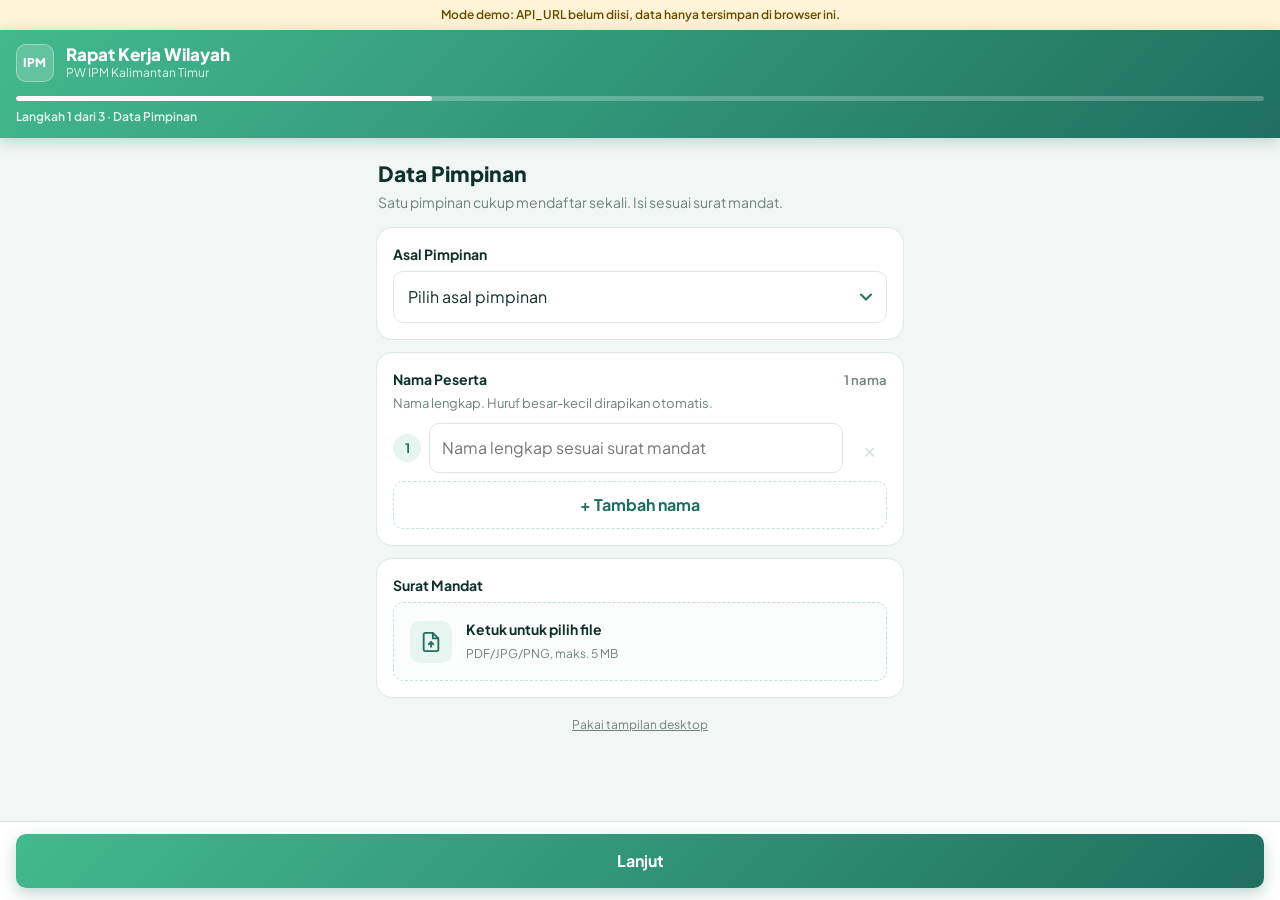
==== m/index.html @ c75848a4 "Website pendaftaran dan absensi Rakerwil PW IPM Kaltim Form pendaftaran per pimpinan (nama, surat ma" ====
<!doctype html>
<html lang="id">
<head>
  <meta charset="utf-8">
  <meta name="viewport" content="width=device-width, initial-scale=1, viewport-fit=cover">
  <title>Pendaftaran Rakerwil PW IPM Kaltim</title>
  <meta name="theme-color" content="#1f6f5f">
  <link rel="preconnect" href="https://fonts.googleapis.com">
  <link rel="preconnect" href="https://fonts.gstatic.com" crossorigin>
  <link href="https://fonts.googleapis.com/css2?family=Plus+Jakarta+Sans:wght@400;500;600;700;800&display=swap" rel="stylesheet">
  <link rel="stylesheet" href="../shared/css/base.css">
  <link rel="stylesheet" href="css/mobile.css">
</head>
<body data-ui="m" class="m-punya-aksi">

<header class="m-head">
  <div class="m-head-top">
    <span class="logo-mark">IPM</span>
    <div>
      <h1 data-isi="namaAcara">Rapat Kerja Wilayah</h1>
      <p>PW IPM Kalimantan Timur</p>
    </div>
  </div>
  <div class="m-progress"><div class="m-progress-bar" id="progress-bar"></div></div>
  <p class="m-step-label" id="step-label">Memuat...</p>
</header>

<main class="m-body">

  <div id="loading" class="layar-tengah">
    <div class="spinner"></div>
    <p class="muted">Memuat formulir...</p>
  </div>

  <div id="error-box" class="layar-tengah" hidden>
    <div class="ikon-besar bad"><svg width="32" height="32" viewBox="0 0 24 24" fill="none" stroke="currentColor" stroke-width="2"><circle cx="12" cy="12" r="10"/><path d="M12 8v4M12 16h.01"/></svg></div>
    <h2>Formulir gagal dimuat</h2>
    <p class="muted" id="error-msg"></p>
    <button class="btn btn-primary" id="btn-coba-lagi" style="margin-top:18px">Coba lagi</button>
  </div>

  <div id="form-wrap" hidden>

    <!-- LANGKAH 1 -->
    <section data-step="1">
      <div class="m-intro">
        <h2>Data Pimpinan</h2>
        <p>Satu pimpinan cukup mendaftar sekali. Isi sesuai surat mandat.</p>
      </div>

      <div class="m-card">
        <label class="field">
          <span class="label">Asal Pimpinan</span>
          <select id="f-pimpinan" class="select"></select>
          <div class="field-err" id="pimpinan-err" hidden></div>
        </label>
      </div>

      <div class="m-card">
        <div class="nama-head">
          <span class="label">Nama Peserta</span>
          <span class="nama-count" id="nama-count"></span>
        </div>
        <span class="hint">Nama lengkap. Huruf besar-kecil dirapikan otomatis.</span>
        <div id="nama-list"></div>
        <button type="button" class="btn-tambah" id="btn-tambah-nama">+ Tambah nama</button>
        <div class="field-err" id="nama-err" hidden></div>
      </div>

      <div class="m-card">
        <span class="label">Surat Mandat</span>
        <label class="file-drop">
          <input type="file" id="f-mandat" accept=".pdf,.jpg,.jpeg,.png,application/pdf,image/jpeg,image/png">
          <span class="ikon"><svg width="22" height="22" viewBox="0 0 24 24" fill="none" stroke="currentColor" stroke-width="2"><path d="M14 2H6a2 2 0 0 0-2 2v16a2 2 0 0 0 2 2h12a2 2 0 0 0 2-2V8z"/><path d="M14 2v6h6M12 18v-6M9 15l3-3 3 3"/></svg></span>
          <span class="teks"><b id="mandat-label" data-kosong="Ketuk untuk pilih file">Ketuk untuk pilih file</b><small>PDF/JPG/PNG, maks. <span data-maks-file>5</span> MB</small></span>
        </label>
        <div class="field-err" id="mandat-err" hidden></div>
      </div>
    </section>

    <!-- LANGKAH 2 -->
    <section data-step="2" hidden>
      <div class="m-intro">
        <h2>Pembayaran</h2>
        <p>SWP per nama, SWO sekali per pimpinan. Tetap wajib meski yang hadir satu orang.</p>
      </div>

      <div class="info warn" id="nominal-warning" hidden style="margin-bottom:12px">
        <b>Nominal SWP dan SWO belum diisi panitia.</b>
      </div>

      <div class="m-total-card">
        <small>Total yang harus dibayar</small>
        <b data-total>Rp0</b>
        <span id="ringkas-pimpinan"></span>
      </div>

      <div class="m-card m-card-flush">
        <div id="rincian"></div>
        <details class="m-ringkas">
          <summary>Lihat daftar nama</summary>
          <ol id="ringkas-nama"></ol>
        </details>
      </div>

      <div class="m-card">
        <span class="label">Cara Pembayaran</span>
        <div class="metode-grid">
          <label class="metode-opsi">
            <input type="radio" name="metode" value="transfer">
            <span class="radio-dot"></span>
            <span><b>Transfer sekarang</b><small>Transfer lalu unggah bukti.</small></span>
          </label>
          <label class="metode-opsi">
            <input type="radio" name="metode" value="offline">
            <span class="radio-dot"></span>
            <span><b>Bayar di tempat</b><small>Tunai di meja registrasi.</small></span>
          </label>
        </div>
        <div class="field-err" id="metode-err" hidden></div>

        <div id="panel-transfer" class="m-panel" hidden>
          <div class="rekening">
            <div>
              <small id="rek-bank"></small>
              <div class="no" id="rek-no"></div>
              <small>a.n. <span id="rek-nama"></span></small>
            </div>
            <button type="button" class="btn btn-sm" id="btn-salin">Salin</button>
          </div>
          <p style="margin-bottom:10px;font-size:14px">Transfer <b data-total>Rp0</b>, lalu unggah buktinya.</p>
          <label class="file-drop">
            <input type="file" id="f-bukti" accept=".pdf,.jpg,.jpeg,.png,application/pdf,image/jpeg,image/png">
            <span class="ikon"><svg width="22" height="22" viewBox="0 0 24 24" fill="none" stroke="currentColor" stroke-width="2"><rect x="3" y="3" width="18" height="18" rx="2"/><circle cx="8.5" cy="8.5" r="1.5"/><path d="M21 15l-5-5L5 21"/></svg></span>
            <span class="teks"><b id="bukti-label" data-kosong="Unggah bukti transfer">Unggah bukti transfer</b><small>Screenshot/foto, maks. <span data-maks-file>5</span> MB</small></span>
          </label>
          <div class="field-err" id="bukti-err" hidden></div>
        </div>

        <div id="panel-offline" class="m-panel" hidden>
          <p style="font-size:14px">Siapkan <b data-total>Rp0</b> untuk dibayar di meja registrasi.</p>
          <p class="muted" id="offline-batas" style="font-size:13px;margin-top:4px"></p>
        </div>
      </div>

      <div class="m-card">
        <label class="cek">
          <input type="checkbox" id="f-setuju">
          <span>Data sudah sesuai surat mandat dan tidak akan didaftarkan ulang.</span>
        </label>
        <div class="field-err" id="setuju-err" hidden></div>
        <div class="field-err" id="kirim-err" hidden></div>
      </div>
    </section>

    <!-- LANGKAH 3 -->
    <section data-step="3" hidden>
      <div class="layar-tengah" style="padding:28px 8px 20px">
        <div class="ikon-besar ok"><svg width="34" height="34" viewBox="0 0 24 24" fill="none" stroke="currentColor" stroke-width="2.5"><path d="M20 6L9 17l-5-5"/></svg></div>
        <h2>Pendaftaran berhasil</h2>
        <p class="muted" style="font-size:14px">Screenshot halaman ini sebagai bukti.</p>
      </div>

      <div class="m-tiket">
        <div class="m-tiket-atas">
          <small>Kode pendaftaran</small>
          <b id="hasil-id"></b>
        </div>
        <div class="m-tiket-isi">
          <div><small>Asal pimpinan</small><p id="hasil-pimpinan"></p></div>
          <div class="m-tiket-2">
            <div><small>Total bayar</small><p id="hasil-total"></p></div>
            <div><small>Status</small><p id="hasil-status"></p></div>
          </div>
          <div><small>Waktu daftar</small><p id="hasil-waktu"></p></div>
          <div><small>Peserta</small><ol id="hasil-nama"></ol></div>
        </div>
      </div>
      <p class="info ok" id="hasil-catatan" style="margin-top:12px"></p>
      <button class="btn btn-outline" id="btn-daftar-lagi" style="width:100%;margin-top:16px">Daftarkan pimpinan lain</button>
    </section>
  </div>

  <p class="ganti-tampilan m-foot"><a href="#" data-ganti-tampilan="d">Pakai tampilan desktop</a></p>
</main>

<footer class="m-actions" id="actions">
  <button class="btn btn-outline" id="btn-kembali" hidden>Kembali</button>
  <button class="btn btn-primary" id="btn-lanjut">Lanjut</button>
  <button class="btn btn-primary" id="btn-kirim" hidden>Kirim</button>
</footer>

<script src="../shared/js/config.js"></script>
<script src="../shared/js/util.js"></script>
<script src="../shared/js/mock.js"></script>
<script src="../shared/js/api.js"></script>
<script src="../shared/js/daftar.js"></script>
</body>
</html>
---- shared/css/base.css ----
/*
 * Gaya dasar bersama (warna, tombol, input, komponen).
 * Ganti warna utama cukup di bagian :root ini.
 */
:root {
  --g1: #43b98f;            /* hijau terang (awal gradient) */
  --g2: #1f6f5f;            /* hijau gelap (akhir gradient) */
  --grad: linear-gradient(135deg, var(--g1) 0%, var(--g2) 100%);
  --g-soft: #e6f5ef;
  --g-line: #bfe3d4;

  --ink: #10302a;
  --ink-2: #3c5a53;
  --muted: #6c837d;
  --line: #dde8e4;
  --bg: #f2f7f5;
  --card: #ffffff;

  --ok: #1d8a5a;   --ok-bg: #e3f6ec;
  --warn: #9a6a00; --warn-bg: #fff4d6;
  --bad: #b4381f;  --bad-bg: #fde8e3;

  --r: 14px;
  --r-sm: 10px;
  --shadow: 0 1px 2px rgba(16, 48, 42, .06), 0 8px 24px rgba(16, 48, 42, .07);
  --font: 'Plus Jakarta Sans', system-ui, -apple-system, 'Segoe UI', Roboto, sans-serif;
}

* { box-sizing: border-box; }
html { -webkit-text-size-adjust: 100%; }
body {
  margin: 0;
  font-family: var(--font);
  color: var(--ink);
  background: var(--bg);
  line-height: 1.5;
  -webkit-font-smoothing: antialiased;
}
[hidden] { display: none !important; }
h1, h2, h3, p { margin: 0; }
a { color: var(--g2); }
button, input, select { font: inherit; color: inherit; }
.muted { color: var(--muted); }

/* ---------- Logo sementara ---------- */
.logo-mark {
  display: inline-grid;
  place-items: center;
  width: 44px; height: 44px;
  border-radius: 12px;
  background: rgba(255, 255, 255, .18);
  border: 1px solid rgba(255, 255, 255, .35);
  color: #fff;
  font-weight: 800;
  font-size: 14px;
  letter-spacing: .5px;
}

/* ---------- Tombol ---------- */
.btn {
  display: inline-flex; align-items: center; justify-content: center; gap: 8px;
  border: 0; border-radius: var(--r-sm);
  padding: 12px 20px;
  font-weight: 700; font-size: 15px;
  cursor: pointer;
  text-decoration: none;
  transition: transform .08s, box-shadow .2s, background .2s, opacity .2s;
}
.btn:active { transform: scale(.98); }
.btn:disabled { opacity: .55; cursor: not-allowed; }
.btn-primary { background: var(--grad); color: #fff; box-shadow: 0 6px 16px rgba(31, 111, 95, .28); }
.btn-primary:hover:not(:disabled) { box-shadow: 0 8px 22px rgba(31, 111, 95, .38); }
.btn-outline { background: #fff; color: var(--g2); border: 1.5px solid var(--g-line); }
.btn-outline:hover:not(:disabled) { border-color: var(--g1); background: var(--g-soft); }
.btn-ghost { background: transparent; color: var(--ink-2); }
.btn-ghost:hover:not(:disabled) { background: #edf3f1; }
.btn-sm { padding: 7px 12px; font-size: 13px; border-radius: 8px; }

/* ---------- Form ---------- */
.field { display: block; margin-bottom: 22px; }
.label { display: block; font-weight: 700; font-size: 14px; margin-bottom: 6px; }
.hint { display: block; color: var(--muted); font-size: 13px; margin: -2px 0 10px; }
.input, .select {
  width: 100%;
  padding: 12px 14px;
  border: 1.5px solid var(--line);
  border-radius: var(--r-sm);
  background: #fff;
  font-size: 15px;
  outline: none;
  transition: border-color .15s, box-shadow .15s;
}
.input:focus, .select:focus { border-color: var(--g1); box-shadow: 0 0 0 4px rgba(67, 185, 143, .15); }
.select {
  appearance: none;
  background-image: url("data:image/svg+xml,%3Csvg xmlns='http://www.w3.org/2000/svg' width='12' height='8' fill='none'%3E%3Cpath d='M1 1.5l5 5 5-5' stroke='%231f6f5f' stroke-width='2' stroke-linecap='round'/%3E%3C/svg%3E");
  background-repeat: no-repeat;
  background-position: right 14px center;
  padding-right: 38px;
}
.field-err {
  color: var(--bad);
  font-size: 13px;
  font-weight: 600;
  margin-top: 6px;
}

/* Daftar nama */
.nama-head { display: flex; justify-content: space-between; align-items: baseline; }
.nama-count { font-size: 13px; color: var(--muted); font-weight: 600; }
.nama-row { display: flex; align-items: center; gap: 8px; margin-bottom: 8px; }
.nama-no {
  flex: 0 0 28px; height: 28px;
  display: grid; place-items: center;
  border-radius: 50%;
  background: var(--g-soft); color: var(--g2);
  font-size: 13px; font-weight: 700;
}
.nama-row .input { flex: 1; }
.btn-hapus {
  flex: 0 0 40px; height: 44px;
  border: 0; border-radius: var(--r-sm);
  background: transparent; color: var(--muted);
  font-size: 22px; cursor: pointer;
}
.btn-hapus:hover:not(:disabled) { background: var(--bad-bg); color: var(--bad); }
.btn-hapus:disabled { opacity: .25; cursor: default; }
.btn-tambah {
  width: 100%;
  border: 1.5px dashed var(--g-line);
  background: transparent;
  color: var(--g2);
  border-radius: var(--r-sm);
  padding: 11px;
  font-weight: 700;
  cursor: pointer;
}
.btn-tambah:hover { background: var(--g-soft); border-color: var(--g1); }

/* Upload file */
.file-drop {
  position: relative;
  display: flex; align-items: center; gap: 14px;
  padding: 16px;
  border: 1.5px dashed var(--g-line);
  border-radius: var(--r-sm);
  background: #fafdfc;
  cursor: pointer;
  transition: background .15s, border-color .15s;
}
.file-drop:hover { background: var(--g-soft); border-color: var(--g1); }
.file-drop input { position: absolute; inset: 0; opacity: 0; cursor: pointer; }
.file-drop .ikon {
  flex: 0 0 42px; height: 42px;
  display: grid; place-items: center;
  border-radius: 10px;
  background: var(--g-soft); color: var(--g2);
}
.file-drop .teks b { display: block; font-size: 14px; word-break: break-all; }
.file-drop .teks small { color: var(--muted); font-size: 12px; }
.file-drop.terisi { border-style: solid; border-color: var(--g1); background: var(--g-soft); }
.file-drop.terisi .ikon { background: var(--grad); color: #fff; }

/* Rincian biaya */
.rincian { border: 1px solid var(--line); border-radius: var(--r); overflow: hidden; background: #fff; }
.rincian-row {
  display: grid; grid-template-columns: 1fr auto auto; gap: 16px; align-items: center;
  padding: 14px 16px; border-bottom: 1px solid var(--line);
}
.rincian-row small { display: block; color: var(--muted); font-size: 12px; }
.rincian-hitung { color: var(--ink-2); font-size: 14px; }
.rincian-jumlah { font-weight: 700; text-align: right; min-width: 100px; }
.rincian-total {
  display: flex; justify-content: space-between; align-items: center;
  padding: 16px; background: var(--g-soft);
  font-weight: 700;
}
.rincian-total .angka { font-size: 22px; color: var(--g2); font-weight: 800; }

/* Pilihan metode bayar */
.metode-grid { display: grid; gap: 10px; }
.metode-opsi {
  position: relative;
  display: flex; gap: 12px; align-items: flex-start;
  padding: 14px 16px;
  border: 1.5px solid var(--line);
  border-radius: var(--r);
  background: #fff;
  cursor: pointer;
  transition: border-color .15s, background .15s;
}
.metode-opsi input { position: absolute; opacity: 0; }
.metode-opsi .radio-dot { margin-top: 2px; }
.metode-opsi b { display: block; font-size: 15px; }
.metode-opsi small { color: var(--muted); font-size: 13px; }
.metode-opsi.dipilih { border-color: var(--g1); background: var(--g-soft); }

.radio-dot {
  flex: 0 0 20px; width: 20px; height: 20px;
  border-radius: 50%;
  border: 2px solid #b7cbc4;
  background: #fff;
  transition: all .15s;
}
.dipilih .radio-dot { border: 6px solid var(--g2); }

/* Panel rekening */
.panel { margin-top: 14px; padding: 16px; border-radius: var(--r); background: #fff; border: 1px solid var(--line); }
.rekening {
  display: flex; align-items: center; justify-content: space-between; gap: 12px;
  padding: 14px 16px; margin-bottom: 14px;
  border-radius: var(--r-sm);
  background: var(--grad); color: #fff;
}
.rekening small { display: block; opacity: .85; font-size: 12px; }
.rekening .no { font-size: 20px; font-weight: 800; letter-spacing: 1px; }
.rekening .btn { background: rgba(255,255,255,.2); color: #fff; border: 1px solid rgba(255,255,255,.4); }

.cek {
  display: flex; gap: 10px; align-items: flex-start;
  font-size: 14px; color: var(--ink-2);
  cursor: pointer;
}
.cek input { width: 18px; height: 18px; margin: 2px 0 0; accent-color: var(--g2); flex: 0 0 auto; }

/* Ringkasan */
.ringkas { padding: 14px 16px; border-radius: var(--r); background: #f7faf9; border: 1px solid var(--line); }
.ringkas ol { margin: 6px 0 0; padding-left: 20px; }
.ringkas li { font-size: 14px; }

/* ---------- Badge & info ---------- */
.badge {
  display: inline-block;
  padding: 3px 10px;
  border-radius: 999px;
  font-size: 12px; font-weight: 700;
  white-space: nowrap;
}
.badge.ok { background: var(--ok-bg); color: var(--ok); }
.badge.warn { background: var(--warn-bg); color: var(--warn); }
.badge.bad { background: var(--bad-bg); color: var(--bad); }

.info { padding: 12px 14px; border-radius: var(--r-sm); font-size: 14px; }
.info.ok { background: var(--ok-bg); color: #145c3d; }
.info.warn { background: var(--warn-bg); color: #6b4a00; }
.info.bad { background: var(--bad-bg); color: #8a2a17; }
.info b { display: block; }

/* ---------- Status layar ---------- */
.spinner {
  width: 36px; height: 36px; margin: 0 auto 14px;
  border: 3px solid var(--g-soft); border-top-color: var(--g1);
  border-radius: 50%;
  animation: putar .8s linear infinite;
}
@keyframes putar { to { transform: rotate(360deg); } }
.berputar svg { animation: putar .8s linear infinite; }
.layar-tengah { text-align: center; padding: 48px 16px; }
.layar-tengah .ikon-besar {
  width: 72px; height: 72px; margin: 0 auto 16px;
  display: grid; place-items: center;
  border-radius: 50%;
}
.ikon-besar.ok { background: var(--ok-bg); color: var(--ok); }
.ikon-besar.tutup { background: #eef2f1; color: var(--muted); }
.ikon-besar.bad { background: var(--bad-bg); color: var(--bad); }

/* ---------- Absen: pilihan nama ---------- */
.peserta-list { display: grid; gap: 8px; }
.peserta-opsi {
  position: relative;
  display: flex; align-items: center; gap: 12px;
  padding: 14px 16px;
  border: 1.5px solid var(--line);
  border-radius: var(--r-sm);
  background: #fff;
  cursor: pointer;
}
.peserta-opsi input { position: absolute; opacity: 0; }
.peserta-nama { flex: 1; font-weight: 600; }
.peserta-opsi.dipilih { border-color: var(--g1); background: var(--g-soft); }
.peserta-opsi.hadir { cursor: default; opacity: .6; }

/* ---------- Admin ---------- */
.switch { position: relative; display: inline-block; width: 52px; height: 30px; flex: 0 0 auto; }
.switch input { opacity: 0; width: 0; height: 0; }
.switch span {
  position: absolute; inset: 0;
  background: #c9d6d2; border-radius: 999px;
  transition: background .2s; cursor: pointer;
}
.switch span::before {
  content: ''; position: absolute; left: 4px; top: 4px;
  width: 22px; height: 22px; border-radius: 50%;
  background: #fff; box-shadow: 0 1px 3px rgba(0,0,0,.2);
  transition: transform .2s;
}
.switch input:checked + span { background: var(--g2); }
.switch input:checked + span::before { transform: translateX(22px); }
.absen-status { font-weight: 800; font-size: 14px; }
.absen-status.buka { color: var(--ok); }
.absen-status.tutup { color: var(--bad); }

.kartu { background: #fff; border: 1px solid var(--line); border-radius: var(--r); overflow: hidden; }
.kartu-head { display: flex; justify-content: space-between; gap: 12px; padding: 14px 16px 10px; }
.kartu-head h3 { font-size: 16px; line-height: 1.3; }
.kartu-id { font-size: 12px; color: var(--muted); font-weight: 600; }
.kartu-hadir {
  flex: 0 0 auto; align-self: flex-start;
  font-size: 12px; font-weight: 700;
  padding: 4px 10px; border-radius: 999px;
  background: var(--g-soft); color: var(--g2);
}
.kartu-bayar {
  display: flex; flex-wrap: wrap; justify-content: space-between; align-items: center; gap: 10px;
  padding: 10px 16px; background: #f7faf9;
  border-top: 1px solid var(--line); border-bottom: 1px solid var(--line);
}
.bayar-info { display: flex; flex-wrap: wrap; align-items: center; gap: 4px 10px; }
.bayar-info .muted { font-size: 12px; width: 100%; }
.bayar-total { font-weight: 800; }
.bayar-aksi { display: flex; flex-wrap: wrap; align-items: center; gap: 10px; }
.link { font-size: 13px; font-weight: 600; }
.peserta { list-style: none; margin: 0; padding: 4px 0; }
.peserta li { display: flex; align-items: center; gap: 10px; padding: 8px 16px; }
.peserta li + li { border-top: 1px dashed var(--line); }
.peserta .dot { flex: 0 0 10px; height: 10px; border-radius: 50%; background: #d3dfdb; }
.peserta li.hadir .dot { background: var(--ok); }
.p-nama { flex: 1; font-weight: 600; font-size: 14px; }
.p-ket { font-size: 12px; color: var(--muted); }
.kosong { text-align: center; padding: 40px 16px; color: var(--muted); }

/* ---------- Toast & banner ---------- */
.toast {
  position: fixed; left: 50%; bottom: 24px; z-index: 100;
  transform: translate(-50%, 20px);
  max-width: calc(100% - 32px);
  padding: 12px 18px; border-radius: 12px;
  background: var(--ink); color: #fff;
  font-size: 14px; font-weight: 600;
  opacity: 0; pointer-events: none;
  transition: all .25s;
}
.toast.show { opacity: 1; transform: translate(-50%, 0); }
.toast.ok { background: var(--ok); }
.toast.bad { background: var(--bad); }

.demo-banner {
  background: #fff4d6; color: #6b4a00;
  text-align: center; font-size: 12px; font-weight: 600;
  padding: 6px 12px;
}

.ganti-tampilan { font-size: 12px; color: var(--muted); }
.ganti-tampilan a { color: inherit; }
---- m/css/mobile.css ----
/* Tampilan MOBILE */

body { background: var(--bg); min-height: 100vh; }
body.m-punya-aksi { padding-bottom: calc(84px + env(safe-area-inset-bottom)); }

/* Input minimal 16px supaya iOS tidak auto-zoom */
.input, .select { font-size: 16px; padding: 13px 14px; }
.select { padding-right: 40px; text-overflow: ellipsis; }

/* ---------- Header ---------- */
.m-head {
  position: sticky; top: 0; z-index: 10;
  padding: 14px 16px 12px;
  padding-top: calc(14px + env(safe-area-inset-top));
  background: var(--grad);
  color: #fff;
  box-shadow: 0 4px 16px rgba(31, 111, 95, .25);
}
.m-head-top { display: flex; align-items: center; gap: 12px; }
.m-head .logo-mark { width: 38px; height: 38px; font-size: 12px; border-radius: 10px; }
.m-head h1 { font-size: 17px; font-weight: 800; line-height: 1.2; }
.m-head p { font-size: 12px; opacity: .85; }
.m-progress { height: 5px; margin-top: 14px; border-radius: 99px; background: rgba(255,255,255,.25); overflow: hidden; }
.m-progress-bar { height: 100%; width: 0; background: #fff; border-radius: 99px; transition: width .35s ease; }
.m-step-label { margin-top: 7px; font-size: 12px; font-weight: 600; opacity: .9; }

/* ---------- Isi ---------- */
.m-body { padding: 16px; max-width: 560px; margin: 0 auto; }
.m-intro { padding: 4px 2px 14px; }
.m-intro h2 { font-size: 21px; font-weight: 800; }
.m-intro p { font-size: 14px; color: var(--muted); margin-top: 2px; }

.m-card {
  background: var(--card);
  border-radius: 16px;
  padding: 16px;
  margin-bottom: 12px;
  border: 1px solid var(--line);
}
.m-card .field { margin-bottom: 0; }
.m-card-flush { padding: 0; overflow: hidden; }

.nama-row .input { padding: 12px; }
.btn-hapus { flex-basis: 36px; }

/* Rincian versi HP: ditumpuk */
.rincian-row { grid-template-columns: 1fr auto; gap: 2px 12px; }
.rincian-row > div:first-child { grid-column: 1; }
.rincian-hitung { grid-column: 1; grid-row: 2; font-size: 13px; color: var(--muted); }
.rincian-jumlah { grid-column: 2; grid-row: 1 / 3; min-width: 0; }

.m-total-card {
  padding: 18px; margin-bottom: 12px;
  border-radius: 16px;
  background: var(--grad); color: #fff;
  box-shadow: 0 8px 20px rgba(31, 111, 95, .25);
}
.m-total-card small { display: block; font-size: 12px; opacity: .85; }
.m-total-card b { display: block; font-size: 30px; font-weight: 800; letter-spacing: -.5px; margin: 2px 0 6px; }
.m-total-card span { font-size: 13px; opacity: .9; }

.m-ringkas { padding: 12px 16px; font-size: 14px; }
.m-ringkas summary { cursor: pointer; color: var(--g2); font-weight: 700; }
.m-ringkas ol { margin: 8px 0 0; padding-left: 20px; }

.m-panel { margin-top: 14px; }
.rekening .no { font-size: 18px; }

/* Tiket hasil */
.m-tiket { background: #fff; border-radius: 18px; overflow: hidden; border: 1px solid var(--line); }
.m-tiket-atas {
  padding: 16px 18px;
  background: var(--grad); color: #fff;
  position: relative;
}
.m-tiket-atas small { display: block; font-size: 12px; opacity: .85; }
.m-tiket-atas b { font-size: 26px; letter-spacing: 1.5px; }
.m-tiket-isi { padding: 16px 18px; display: grid; gap: 12px; }
.m-tiket-isi small { display: block; font-size: 12px; color: var(--muted); }
.m-tiket-isi p { font-weight: 700; }
.m-tiket-isi ol { margin: 2px 0 0; padding-left: 18px; font-weight: 600; font-size: 14px; }
.m-tiket-2 { display: grid; grid-template-columns: 1fr 1fr; gap: 12px; }

/* ---------- Bar aksi bawah ---------- */
.m-actions {
  position: fixed; left: 0; right: 0; bottom: 0; z-index: 10;
  display: flex; gap: 10px;
  padding: 12px 16px;
  padding-bottom: calc(12px + env(safe-area-inset-bottom));
  background: rgba(255, 255, 255, .96);
  backdrop-filter: blur(8px);
  border-top: 1px solid var(--line);
}
.m-actions .btn { flex: 1; padding: 15px; font-size: 16px; }
.m-actions #btn-kembali { flex: 0 0 34%; }

.m-foot { text-align: center; margin-top: 18px; }

/* ---------- Absen ---------- */
.m-absen-hero {
  padding: 22px 18px 26px;
  padding-top: calc(22px + env(safe-area-inset-top));
  background: var(--grad); color: #fff;
  border-radius: 0 0 28px 28px;
}
.m-absen-hero .logo-mark { display: grid; width: 38px; height: 38px; font-size: 12px; margin-bottom: 14px; }
.m-absen-hero small { font-size: 12px; font-weight: 700; letter-spacing: 1.2px; text-transform: uppercase; opacity: .8; }
.m-absen-hero h1 { font-size: 24px; font-weight: 800; line-height: 1.2; margin-top: 2px; }
.m-absen-hero p { font-size: 13px; opacity: .85; margin-top: 6px; }
.m-absen-body { padding: 16px; margin-top: -14px; max-width: 560px; margin-left: auto; margin-right: auto; }
.m-absen-body .layar-tengah { background: #fff; border-radius: 18px; border: 1px solid var(--line); padding: 36px 20px; }
.m-absen-body .layar-tengah h2 { font-size: 20px; margin-bottom: 4px; }
.peserta-opsi { padding: 15px 14px; }

/* ---------- Admin ---------- */
.m-admin-head {
  position: sticky; top: 0; z-index: 10;
  padding: 12px 16px;
  padding-top: calc(12px + env(safe-area-inset-top));
  background: var(--grad); color: #fff;
}
.m-admin-head .row { display: flex; justify-content: space-between; align-items: center; gap: 10px; }
.m-admin-head h1 { font-size: 17px; }
.m-admin-head small { font-size: 12px; opacity: .85; }
.m-admin-head .btn-ikon {
  width: 40px; height: 40px; display: grid; place-items: center;
  border: 0; border-radius: 10px;
  background: rgba(255,255,255,.18); color: #fff; cursor: pointer;
}
.m-search { display: flex; gap: 8px; margin-top: 12px; }
.m-search .input { flex: 1; border: 0; color: var(--ink); }
.m-search .select { width: 44%; border: 0; font-size: 14px; padding-right: 30px; color: var(--ink); }

.m-stats {
  display: flex; gap: 10px;
  overflow-x: auto; scroll-snap-type: x mandatory;
  padding: 14px 16px 4px;
  -webkit-overflow-scrolling: touch;
}
.m-stats::-webkit-scrollbar { display: none; }
.m-stat {
  flex: 0 0 auto; min-width: 128px;
  scroll-snap-align: start;
  padding: 12px 14px;
  background: #fff; border: 1px solid var(--line); border-radius: 14px;
}
.m-stat small { display: block; font-size: 11px; color: var(--muted); font-weight: 600; }
.m-stat b { font-size: 20px; color: var(--g2); }

.m-absen-toggle {
  display: flex; justify-content: space-between; align-items: center; gap: 12px;
  margin: 10px 16px 0; padding: 14px 16px;
  background: #fff; border: 1px solid var(--line); border-radius: 14px;
}
.m-absen-toggle p { font-size: 12px; color: var(--muted); }

.m-list { display: grid; gap: 12px; padding: 12px 16px 24px; }
.m-list .kartu-bayar { flex-direction: column; align-items: stretch; }
.m-list .bayar-aksi { justify-content: space-between; }
.m-list .bayar-aksi .btn { margin-left: auto; }
.m-list .peserta li { flex-wrap: wrap; padding: 10px 16px; }
.m-list .p-nama { flex: 1 1 60%; }
.m-list .p-ket { order: 3; width: 100%; padding-left: 20px; margin-top: -4px; }
.m-list .peserta .btn { padding: 8px 12px; }
.m-update { font-size: 12px; color: var(--muted); padding: 8px 16px 0; }
.m-admin-bawah { display: flex; justify-content: center; gap: 16px; padding: 0 16px 28px; }

.m-login-wrap { min-height: 100vh; padding: 24px 16px; background: var(--grad); display: flex; flex-direction: column; justify-content: center; }
.m-login { background: #fff; border-radius: 20px; padding: 26px 20px; }
.m-login .logo-mark { background: var(--grad); border: 0; }
.m-login h1 { font-size: 21px; margin: 12px 0 2px; }
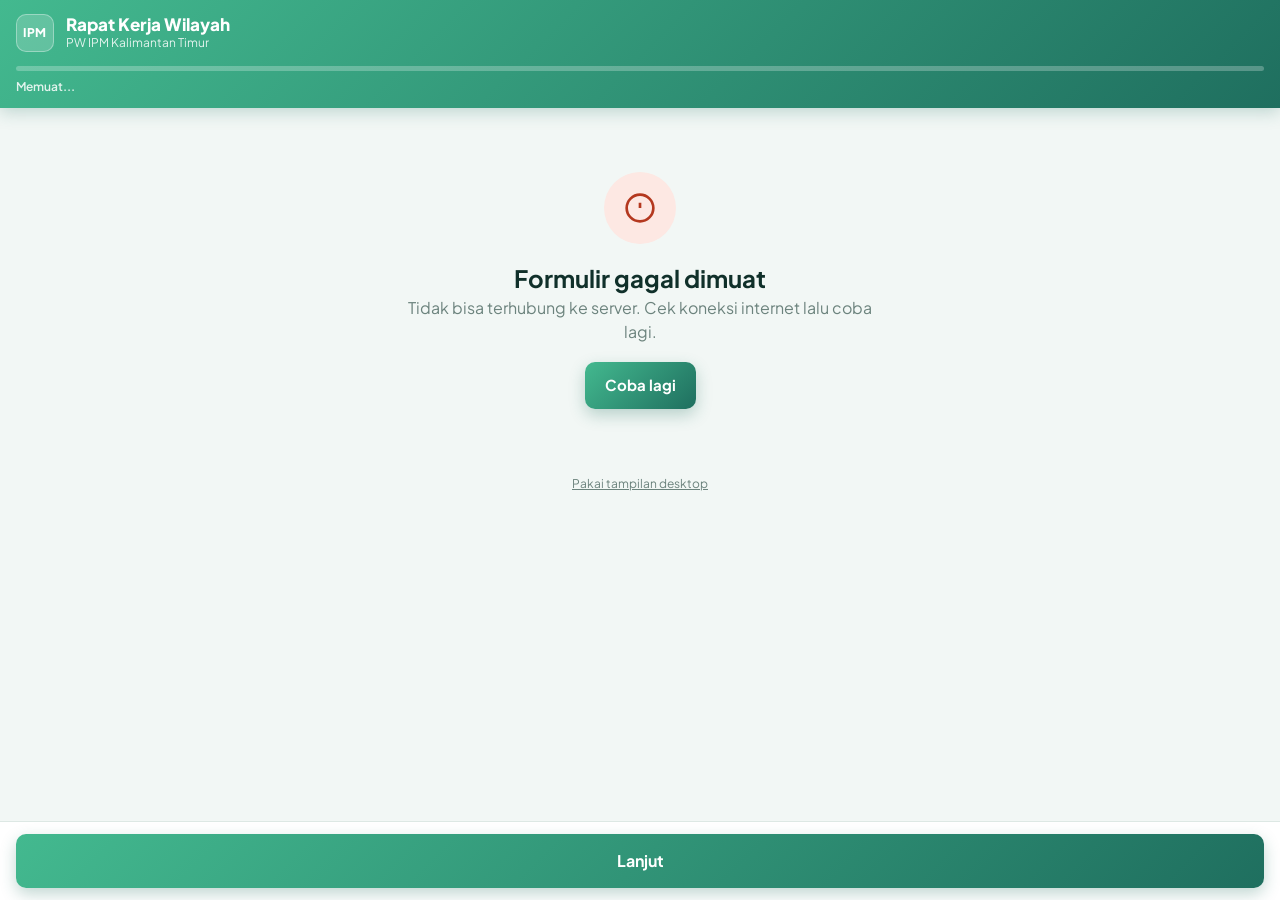
==== commit c252ed26: "Update hint text for name input field" ====
--- a/m/index.html
+++ b/m/index.html
@@ -61,7 +61,7 @@
           <span class="label">Nama Peserta</span>
           <span class="nama-count" id="nama-count"></span>
         </div>
-        <span class="hint">Nama lengkap. Huruf besar-kecil dirapikan otomatis.</span>
+        <span class="hint">Tulis nama lengkap.</span>
         <div id="nama-list"></div>
         <button type="button" class="btn-tambah" id="btn-tambah-nama">+ Tambah nama</button>
         <div class="field-err" id="nama-err" hidden></div>
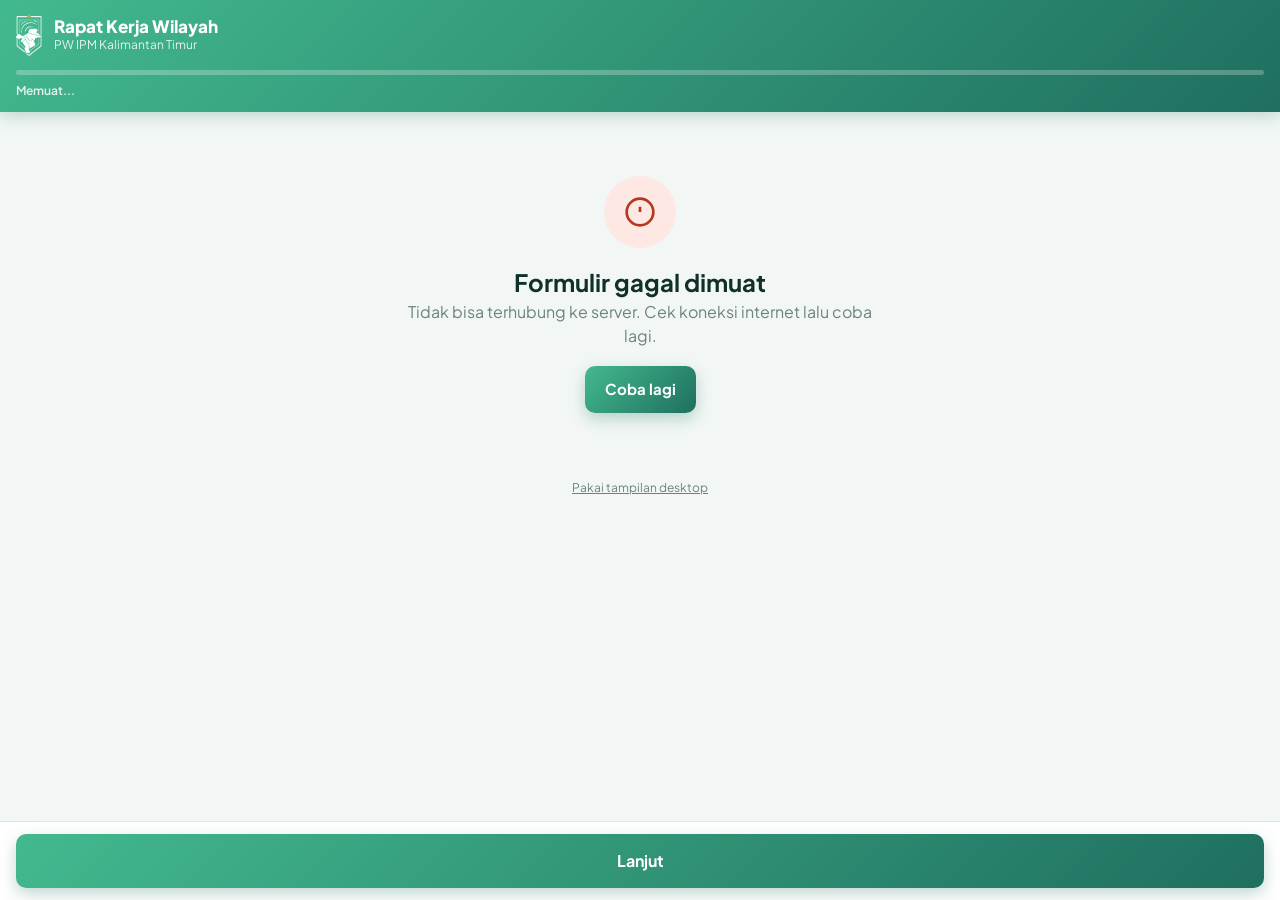
==== commit dffb2177: "Logo PW, pop-up konfirmasi, dan perapian halaman absen - Ganti placeholder 'IPM' dengan logo PW (put" ====
--- a/m/index.html
+++ b/m/index.html
@@ -15,7 +15,7 @@
 
 <header class="m-head">
   <div class="m-head-top">
-    <span class="logo-mark">IPM</span>
+    <img class="logo" src="../shared/img/logo-pw.png" alt="Logo PW IPM Kalimantan Timur">
     <div>
       <h1 data-isi="namaAcara">Rapat Kerja Wilayah</h1>
       <p>PW IPM Kalimantan Timur</p>
@@ -63,16 +63,16 @@
         </div>
         <span class="hint">Tulis nama lengkap.</span>
         <div id="nama-list"></div>
-        <button type="button" class="btn-tambah" id="btn-tambah-nama">+ Tambah nama</button>
+        <button type="button" class="btn-tambah" id="btn-tambah-nama"><svg width="18" height="18" viewBox="0 0 24 24" fill="none" stroke="currentColor" stroke-width="2.5" stroke-linecap="round" aria-hidden="true"><path d="M12 5v14M5 12h14"/></svg><span>Tambah nama</span></button>
         <div class="field-err" id="nama-err" hidden></div>
       </div>
 
       <div class="m-card">
         <span class="label">Surat Mandat</span>
         <label class="file-drop">
-          <input type="file" id="f-mandat" accept=".pdf,.jpg,.jpeg,.png,application/pdf,image/jpeg,image/png">
+          <input type="file" id="f-mandat" accept=".pdf,application/pdf">
           <span class="ikon"><svg width="22" height="22" viewBox="0 0 24 24" fill="none" stroke="currentColor" stroke-width="2"><path d="M14 2H6a2 2 0 0 0-2 2v16a2 2 0 0 0 2 2h12a2 2 0 0 0 2-2V8z"/><path d="M14 2v6h6M12 18v-6M9 15l3-3 3 3"/></svg></span>
-          <span class="teks"><b id="mandat-label" data-kosong="Ketuk untuk pilih file">Ketuk untuk pilih file</b><small>PDF/JPG/PNG, maks. <span data-maks-file>5</span> MB</small></span>
+          <span class="teks"><b id="mandat-label" data-kosong="Ketuk untuk pilih file">Ketuk untuk pilih file</b><small>Hanya PDF, maks. <span data-maks-file>5</span> MB</small></span>
         </label>
         <div class="field-err" id="mandat-err" hidden></div>
       </div>
@@ -130,9 +130,9 @@
           </div>
           <p style="margin-bottom:10px;font-size:14px">Transfer <b data-total>Rp0</b>, lalu unggah buktinya.</p>
           <label class="file-drop">
-            <input type="file" id="f-bukti" accept=".pdf,.jpg,.jpeg,.png,application/pdf,image/jpeg,image/png">
+            <input type="file" id="f-bukti" accept=".pdf,.jpg,.jpeg,.png,.webp,.heic,.heif,application/pdf,image/jpeg,image/png,image/webp,image/heic,image/heif">
             <span class="ikon"><svg width="22" height="22" viewBox="0 0 24 24" fill="none" stroke="currentColor" stroke-width="2"><rect x="3" y="3" width="18" height="18" rx="2"/><circle cx="8.5" cy="8.5" r="1.5"/><path d="M21 15l-5-5L5 21"/></svg></span>
-            <span class="teks"><b id="bukti-label" data-kosong="Unggah bukti transfer">Unggah bukti transfer</b><small>Screenshot/foto, maks. <span data-maks-file>5</span> MB</small></span>
+            <span class="teks"><b id="bukti-label" data-kosong="Unggah bukti transfer">Unggah bukti transfer</b><small>Foto/screenshot/PDF, maks. <span data-maks-file>5</span> MB</small></span>
           </label>
           <div class="field-err" id="bukti-err" hidden></div>
         </div>
--- a/shared/css/base.css
+++ b/shared/css/base.css
@@ -42,19 +42,19 @@
 button, input, select { font: inherit; color: inherit; }
 .muted { color: var(--muted); }
 
-/* ---------- Logo sementara ---------- */
-.logo-mark {
-  display: inline-grid;
-  place-items: center;
-  width: 44px; height: 44px;
-  border-radius: 12px;
-  background: rgba(255, 255, 255, .18);
-  border: 1px solid rgba(255, 255, 255, .35);
-  color: #fff;
-  font-weight: 800;
-  font-size: 14px;
-  letter-spacing: .5px;
-}
+/* ---------- Logo ----------
+ * Logo PW berwarna putih tanpa latar, jadi selalu ditaruh di atas hijau.
+ * .logo       = langsung di atas area bergradient
+ * .logo-badge = kotak hijau untuk dipakai di atas latar putih */
+.logo { display: block; height: 52px; width: auto; flex: 0 0 auto; }
+.logo-badge {
+  display: inline-grid; place-items: center;
+  width: 64px; height: 64px;
+  border-radius: 18px;
+  background: var(--grad);
+  box-shadow: 0 6px 16px rgba(31, 111, 95, .28);
+}
+.logo-badge img { height: 44px; width: auto; display: block; }
 
 /* ---------- Tombol ---------- */
 .btn {
@@ -121,7 +121,8 @@
   flex: 0 0 40px; height: 44px;
   border: 0; border-radius: var(--r-sm);
   background: transparent; color: var(--muted);
-  font-size: 22px; cursor: pointer;
+  display: grid; place-items: center;
+  padding: 0; cursor: pointer;
 }
 .btn-hapus:hover:not(:disabled) { background: var(--bad-bg); color: var(--bad); }
 .btn-hapus:disabled { opacity: .25; cursor: default; }
@@ -134,6 +135,8 @@
   padding: 11px;
   font-weight: 700;
   cursor: pointer;
+  display: flex; align-items: center; justify-content: center; gap: 8px;
+  line-height: 1;
 }
 .btn-tambah:hover { background: var(--g-soft); border-color: var(--g1); }
 
@@ -330,6 +333,49 @@
 .p-ket { font-size: 12px; color: var(--muted); }
 .kosong { text-align: center; padding: 40px 16px; color: var(--muted); }
 
+/* ---------- Pop-up konfirmasi ---------- */
+.modal-latar {
+  position: fixed; inset: 0; z-index: 200;
+  display: flex; align-items: center; justify-content: center;
+  padding: 20px;
+  background: rgba(10, 32, 28, .55);
+  backdrop-filter: blur(3px);
+  opacity: 0; transition: opacity .2s;
+}
+.modal-latar.tampil { opacity: 1; }
+.modal {
+  width: 100%; max-width: 420px;
+  background: #fff;
+  border-radius: 20px;
+  padding: 26px 24px 20px;
+  box-shadow: 0 24px 60px rgba(0, 0, 0, .25);
+  transform: translateY(12px) scale(.97);
+  transition: transform .22s ease;
+}
+.modal-latar.tampil .modal { transform: none; }
+.modal-ikon {
+  width: 52px; height: 52px; margin-bottom: 14px;
+  display: grid; place-items: center;
+  border-radius: 50%;
+  background: var(--g-soft); color: var(--g2);
+}
+.modal-ikon.bahaya { background: var(--bad-bg); color: var(--bad); }
+.modal h3 { font-size: 19px; font-weight: 800; margin-bottom: 6px; }
+.modal-pesan { color: var(--ink-2); font-size: 15px; }
+.modal-isi { margin-top: 16px; }
+.modal-aksi { display: flex; justify-content: flex-end; gap: 10px; margin-top: 22px; }
+.btn-bahaya { background: var(--bad); color: #fff; }
+.btn-bahaya:hover:not(:disabled) { background: #9a2e18; }
+
+/* QR di dalam pop-up */
+.qr-kotak {
+  display: grid; place-items: center;
+  padding: 16px; border-radius: 16px;
+  border: 2px solid var(--g-line);
+}
+.qr-kotak img, .qr-kotak canvas { display: block; max-width: 100%; height: auto; }
+.qr-url { margin-top: 10px; font-size: 12px; color: var(--muted); word-break: break-all; text-align: center; }
+
 /* ---------- Toast & banner ---------- */
 .toast {
   position: fixed; left: 50%; bottom: 24px; z-index: 100;
--- a/m/css/mobile.css
+++ b/m/css/mobile.css
@@ -17,7 +17,7 @@
   box-shadow: 0 4px 16px rgba(31, 111, 95, .25);
 }
 .m-head-top { display: flex; align-items: center; gap: 12px; }
-.m-head .logo-mark { width: 38px; height: 38px; font-size: 12px; border-radius: 10px; }
+.m-head .logo { height: 42px; }
 .m-head h1 { font-size: 17px; font-weight: 800; line-height: 1.2; }
 .m-head p { font-size: 12px; opacity: .85; }
 .m-progress { height: 5px; margin-top: 14px; border-radius: 99px; background: rgba(255,255,255,.25); overflow: hidden; }
@@ -81,6 +81,22 @@
 .m-tiket-isi ol { margin: 2px 0 0; padding-left: 18px; font-weight: 600; font-size: 14px; }
 .m-tiket-2 { display: grid; grid-template-columns: 1fr 1fr; gap: 12px; }
 
+/* Pop-up versi HP: muncul dari bawah */
+.modal-latar { align-items: flex-end; padding: 0; }
+.modal {
+  max-width: none;
+  border-radius: 24px 24px 0 0;
+  padding: 26px 20px calc(20px + env(safe-area-inset-bottom));
+  transform: translateY(100%);
+}
+.modal::before {
+  content: ''; display: block;
+  width: 40px; height: 4px; margin: -12px auto 18px;
+  border-radius: 99px; background: #d6e2de;
+}
+.modal-aksi { flex-direction: column-reverse; }
+.modal-aksi .btn { width: 100%; padding: 15px; font-size: 16px; }
+
 /* ---------- Bar aksi bawah ---------- */
 .m-actions {
   position: fixed; left: 0; right: 0; bottom: 0; z-index: 10;
@@ -98,16 +114,19 @@
 
 /* ---------- Absen ---------- */
 .m-absen-hero {
-  padding: 22px 18px 26px;
-  padding-top: calc(22px + env(safe-area-inset-top));
+  display: flex; align-items: center; gap: 16px;
+  padding: 26px 20px 30px;
+  padding-top: calc(26px + env(safe-area-inset-top));
   background: var(--grad); color: #fff;
   border-radius: 0 0 28px 28px;
+  box-shadow: 0 8px 24px rgba(31, 111, 95, .22);
 }
-.m-absen-hero .logo-mark { display: grid; width: 38px; height: 38px; font-size: 12px; margin-bottom: 14px; }
-.m-absen-hero small { font-size: 12px; font-weight: 700; letter-spacing: 1.2px; text-transform: uppercase; opacity: .8; }
-.m-absen-hero h1 { font-size: 24px; font-weight: 800; line-height: 1.2; margin-top: 2px; }
-.m-absen-hero p { font-size: 13px; opacity: .85; margin-top: 6px; }
-.m-absen-body { padding: 16px; margin-top: -14px; max-width: 560px; margin-left: auto; margin-right: auto; }
+.m-absen-hero .logo { height: 64px; }
+.m-absen-hero small { font-size: 11px; font-weight: 700; letter-spacing: 1.4px; text-transform: uppercase; opacity: .8; }
+.m-absen-hero h1 { font-size: 22px; font-weight: 800; line-height: 1.2; margin-top: 2px; }
+.m-absen-hero p { font-size: 13px; opacity: .85; margin-top: 4px; }
+/* jarak yang jelas antara hero dan kartu putih di bawahnya */
+.m-absen-body { padding: 24px 16px 16px; max-width: 560px; margin: 0 auto; }
 .m-absen-body .layar-tengah { background: #fff; border-radius: 18px; border: 1px solid var(--line); padding: 36px 20px; }
 .m-absen-body .layar-tengah h2 { font-size: 20px; margin-bottom: 4px; }
 .peserta-opsi { padding: 15px 14px; }
@@ -119,7 +138,9 @@
   padding-top: calc(12px + env(safe-area-inset-top));
   background: var(--grad); color: #fff;
 }
-.m-admin-head .row { display: flex; justify-content: space-between; align-items: center; gap: 10px; }
+.m-admin-head .row { display: flex; align-items: center; gap: 12px; }
+.m-admin-head .logo { height: 40px; }
+.m-admin-judul { flex: 1; min-width: 0; }
 .m-admin-head h1 { font-size: 17px; }
 .m-admin-head small { font-size: 12px; opacity: .85; }
 .m-admin-head .btn-ikon {
@@ -167,5 +188,5 @@
 
 .m-login-wrap { min-height: 100vh; padding: 24px 16px; background: var(--grad); display: flex; flex-direction: column; justify-content: center; }
 .m-login { background: #fff; border-radius: 20px; padding: 26px 20px; }
-.m-login .logo-mark { background: var(--grad); border: 0; }
+.m-login h1 { margin-top: 16px; }
 .m-login h1 { font-size: 21px; margin: 12px 0 2px; }
